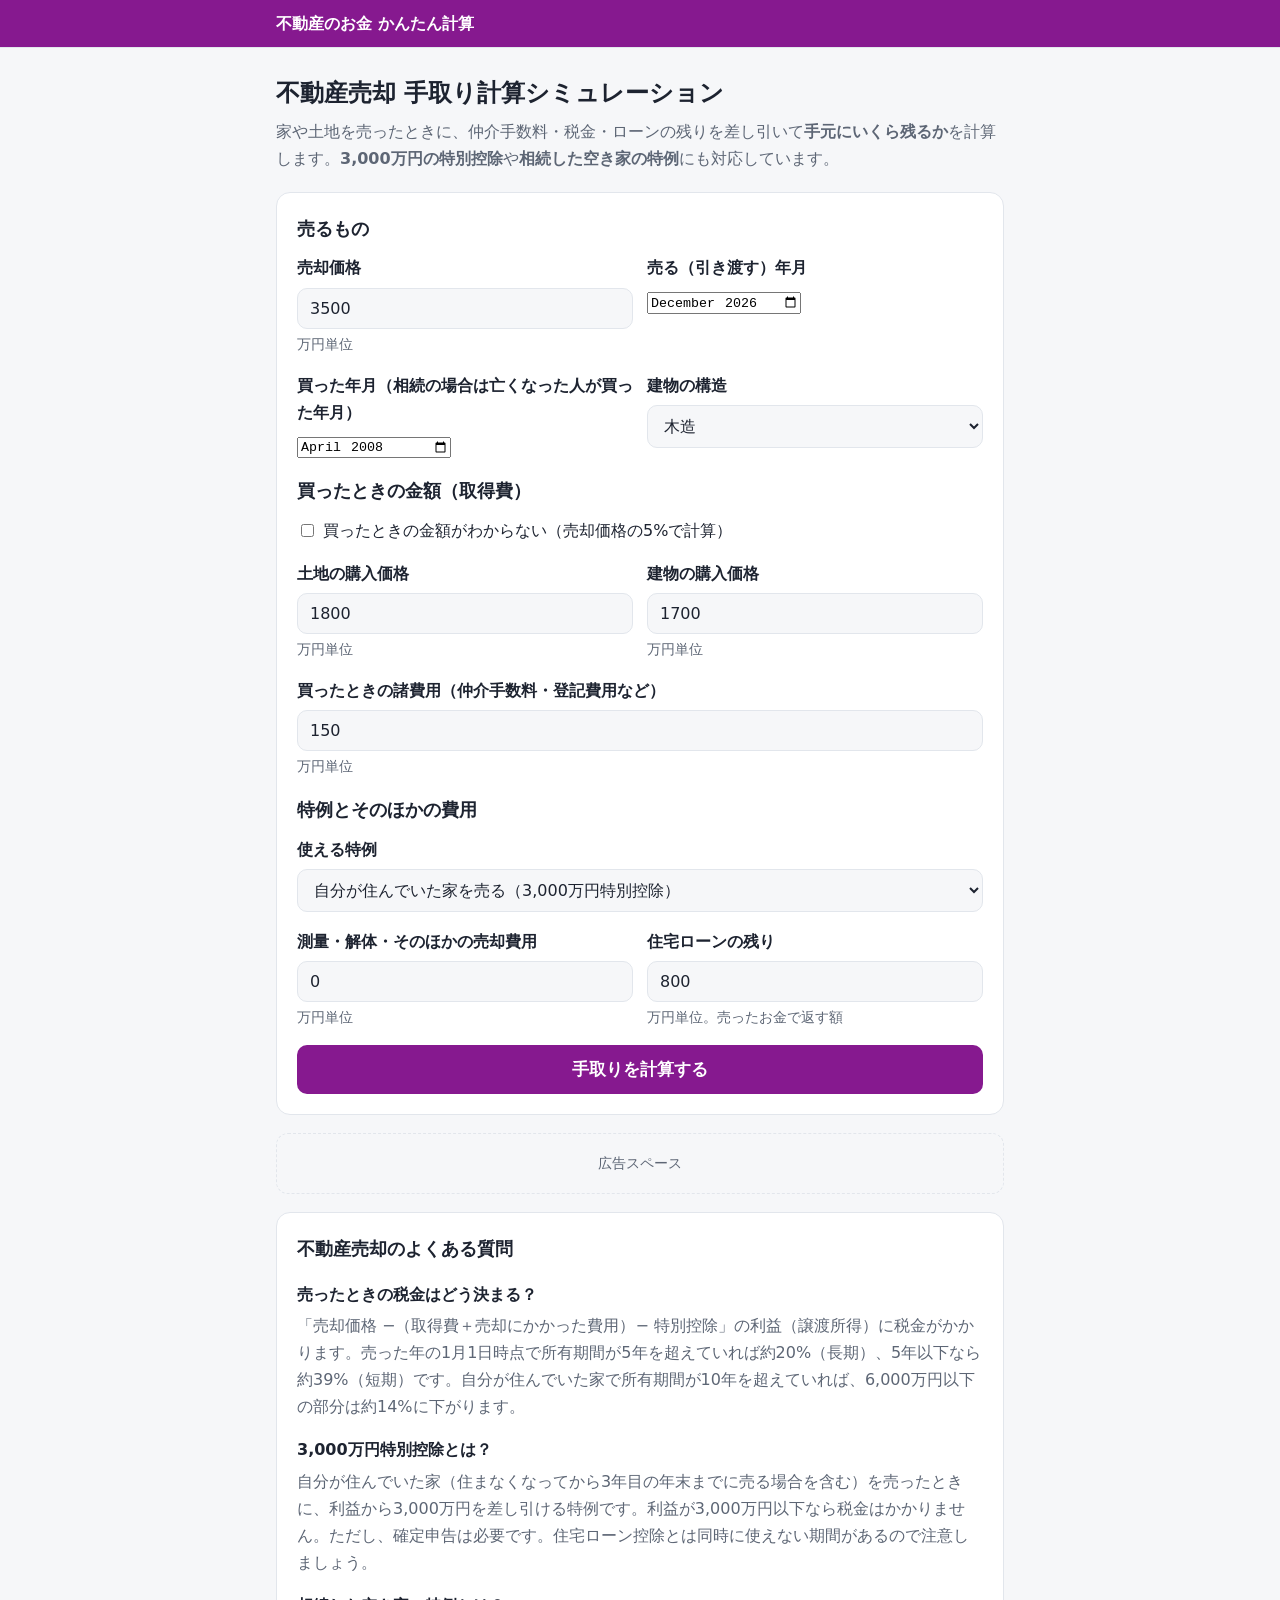
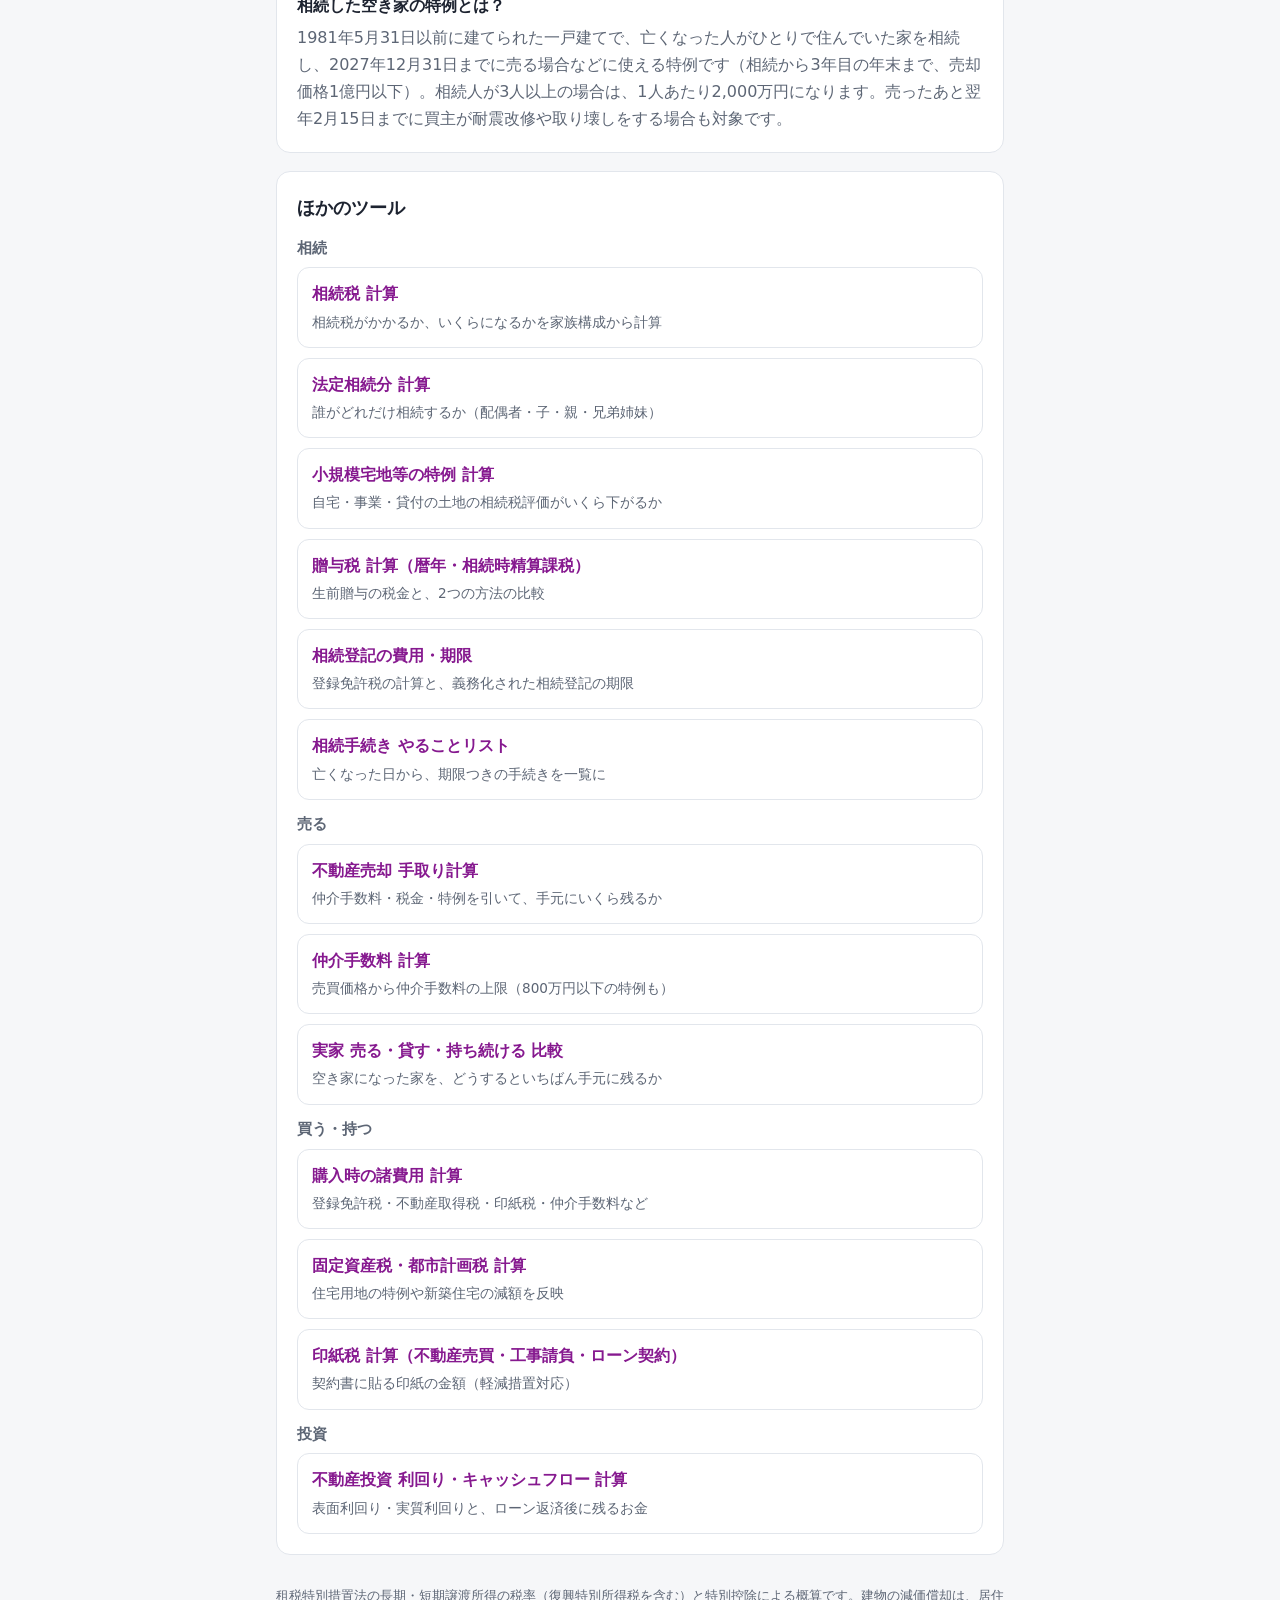
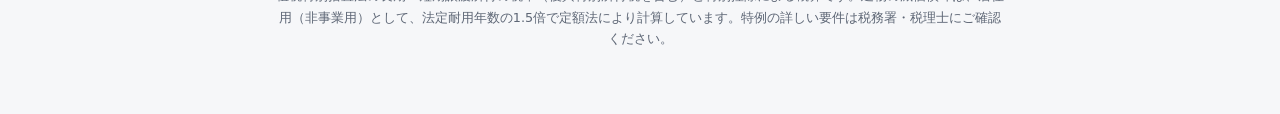
==== baikyaku/index.html @ c1d5d30f "不動産のお金 かんたん計算を公開（13ツール） Co-Authored-By: Claude Opus 5.5 <noreply@anthropic.com>" ====
<!doctype html>
<html lang="ja">
<head>
<meta charset="utf-8">
<meta name="viewport" content="width=device-width, initial-scale=1">
<title>不動産売却 手取り計算シミュレーション｜仲介手数料・譲渡所得税・3,000万円控除・相続空き家の特例</title>
<meta name="description" content="売却価格と購入時の価格・時期を入れるだけで、家や土地を売ったときの手取り額を計算。仲介手数料・印紙税・譲渡所得税（長期・短期・10年超の軽減税率）、居住用の3,000万円特別控除、相続した空き家の特例、建物の減価償却にも対応した無料ツールです。">
<link rel="canonical" href="https://harryquad.github.io/fudosan/baikyaku/">
<link rel="stylesheet" href="../assets/style.css">
</head>
<body>
<header class="site-header"><div><a href="/fudosan/">不動産のお金 かんたん計算</a></div></header>
<div class="wrap">
  <h1>不動産売却 手取り計算シミュレーション</h1>
  <p class="lead">家や土地を売ったときに、仲介手数料・税金・ローンの残りを差し引いて<strong>手元にいくら残るか</strong>を計算します。<strong>3,000万円の特別控除</strong>や<strong>相続した空き家の特例</strong>にも対応しています。</p>

  <div class="card">
    <h2>売るもの</h2>
    <div class="row">
      <div class="field"><label for="price">売却価格</label><input type="number" id="price" min="0" value="3500"><div class="hint">万円単位</div></div>
      <div class="field"><label for="sellDate">売る（引き渡す）年月</label><input type="month" id="sellDate"></div>
    </div>
    <div class="row">
      <div class="field"><label for="buyDate">買った年月（相続の場合は亡くなった人が買った年月）</label><input type="month" id="buyDate" value="2008-04"></div>
      <div class="field"><label for="struct">建物の構造</label>
        <select id="struct"><option value="33">木造</option><option value="40">軽量鉄骨（骨格3〜4mm）</option><option value="51">鉄骨造（骨格4mm超）</option><option value="70">鉄筋コンクリート造（マンションなど）</option><option value="0">建物なし（土地だけ）</option></select></div>
    </div>
    <h2>買ったときの金額（取得費）</h2>
    <div class="field"><div class="checks"><label><input type="checkbox" id="unknown">買ったときの金額がわからない（売却価格の5%で計算）</label></div></div>
    <div class="row" id="costRow">
      <div class="field"><label for="landCost">土地の購入価格</label><input type="number" id="landCost" min="0" value="1800"><div class="hint">万円単位</div></div>
      <div class="field"><label for="bldCost">建物の購入価格</label><input type="number" id="bldCost" min="0" value="1700"><div class="hint">万円単位</div></div>
    </div>
    <div class="field" id="buyFeeRow"><label for="buyFee">買ったときの諸費用（仲介手数料・登記費用など）</label><input type="number" id="buyFee" min="0" value="150"><div class="hint">万円単位</div></div>
    <h2>特例とそのほかの費用</h2>
    <div class="field"><label for="tokurei">使える特例</label>
      <select id="tokurei">
        <option value="home">自分が住んでいた家を売る（3,000万円特別控除）</option>
        <option value="akiya3">相続した空き家を売る（3,000万円特別控除・相続人2人以下）</option>
        <option value="akiya2">相続した空き家を売る（2,000万円特別控除・相続人3人以上）</option>
        <option value="none">特例なし（投資用・別荘・相続した土地など）</option>
      </select></div>
    <div class="row">
      <div class="field"><label for="other">測量・解体・そのほかの売却費用</label><input type="number" id="other" min="0" value="0"><div class="hint">万円単位</div></div>
      <div class="field"><label for="loan">住宅ローンの残り</label><input type="number" id="loan" min="0" value="800"><div class="hint">万円単位。売ったお金で返す額</div></div>
    </div>
    <button id="calc">手取りを計算する</button>
  </div>

  <div class="card" id="result" hidden></div>

  <div class="ad">広告スペース</div>

  <div class="card faq">
    <h2>不動産売却のよくある質問</h2>
    <h3>売ったときの税金はどう決まる？</h3>
    <p>「売却価格 −（取得費＋売却にかかった費用）− 特別控除」の利益（譲渡所得）に税金がかかります。売った年の1月1日時点で所有期間が5年を超えていれば約20%（長期）、5年以下なら約39%（短期）です。自分が住んでいた家で所有期間が10年を超えていれば、6,000万円以下の部分は約14%に下がります。</p>
    <h3>3,000万円特別控除とは？</h3>
    <p>自分が住んでいた家（住まなくなってから3年目の年末までに売る場合を含む）を売ったときに、利益から3,000万円を差し引ける特例です。利益が3,000万円以下なら税金はかかりません。ただし、確定申告は必要です。住宅ローン控除とは同時に使えない期間があるので注意しましょう。</p>
    <h3>相続した空き家の特例とは？</h3>
    <p>1981年5月31日以前に建てられた一戸建てで、亡くなった人がひとりで住んでいた家を相続し、2027年12月31日までに売る場合などに使える特例です（相続から3年目の年末まで、売却価格1億円以下）。相続人が3人以上の場合は、1人あたり2,000万円になります。売ったあと翌年2月15日までに買主が耐震改修や取り壊しをする場合も対象です。</p>
  </div>

  <div class="card" id="related"></div>

  <footer>租税特別措置法の長期・短期譲渡所得の税率（復興特別所得税を含む）と特別控除による概算です。建物の減価償却は、居住用（非事業用）として、法定耐用年数の1.5倍で定額法により計算しています。特例の詳しい要件は税務署・税理士にご確認ください。</footer>
</div>

<script src="../assets/site.js"></script>
<script>
const $ = id => document.getElementById(id);
const tt = new Date();
$("sellDate").value = `${tt.getFullYear()}-${String(tt.getMonth() + 1).padStart(2, "0")}`;
$("unknown").addEventListener("change", () => { const u = $("unknown").checked; $("costRow").hidden = u; $("buyFeeRow").hidden = u; });
// 非事業用の償却率（耐用年数×1.5）
const DEP_RATE = { 33: 0.031, 40: 0.025, 51: 0.020, 70: 0.015 };

function calc() {
  const out = $("result");
  out.hidden = false;
  const price = num("price") * MAN;
  const [sy, sm] = ($("sellDate").value || "").split("-").map(Number);
  const [by, bm] = ($("buyDate").value || "").split("-").map(Number);
  if (!price || !sy || !by) { out.innerHTML = '<p class="err">売却価格と年月を入力してください。</p>'; return; }
  const struct = Number($("struct").value);
  // 所有期間：売った年の1月1日時点
  const ownJan1 = ((sy - by) * 12 - (bm - 1)) / 12; // 買った月の1日から、売った年の1月1日までの年数
  const longTerm = ownJan1 > 5, over10 = ownJan1 > 10;
  const ownedYears = Math.max(0, (sy - by) + (sm - bm) / 12);
  // 取得費
  let acquire, dep = 0;
  if ($("unknown").checked) acquire = price * 0.05;
  else {
    const bld = num("bldCost") * MAN;
    if (struct && bld) {
      const yrs = Math.floor(ownedYears + 0.5); // 6か月以上は1年、未満は切り捨て
      dep = Math.min(bld * 0.95, bld * 0.9 * DEP_RATE[struct] * yrs);
    }
    acquire = Math.max(num("landCost") * MAN + bld - dep + num("buyFee") * MAN, price * 0.05);
  }
  const fee = chukai(price);
  const stamp = inshi(INSHI_BAIBAI, price);
  const sellCost = fee + stamp + num("other") * MAN;
  const gain = Math.max(0, price - acquire - sellCost);
  const t = $("tokurei").value;
  const special = t === "home" || t === "akiya3" ? 30000000 : t === "akiya2" ? 20000000 : 0;
  const akiyaNg = (t === "akiya3" || t === "akiya2") && price > 100000000;
  const sp = akiyaNg ? 0 : Math.min(gain, special);
  const taxable = Math.floor((gain - sp) / 1000) * 1000;
  let tax;
  if (!longTerm) tax = taxable * 0.3963;
  else if (t === "home" && over10) tax = Math.min(taxable, 60000000) * 0.1421 + Math.max(0, taxable - 60000000) * 0.20315;
  else tax = taxable * 0.20315;
  tax = Math.floor(tax);
  const release = 20000;
  const net = price - sellCost - release - num("loan") * MAN - tax;
  const rateLabel = !longTerm ? "短期（約39.63%）" : t === "home" && over10 ? "長期・10年超の軽減（6,000万円以下は約14.21%）" : "長期（約20.315%）";

  out.innerHTML = `
    <div class="big">
      <div class="stat good"><div class="k">手元に残る金額</div><div class="v">${man(net)}</div></div>
      <div class="stat warn"><div class="k">税金（所得税・住民税）</div><div class="v">${man(tax)}</div></div>
      <div class="stat"><div class="k">売却にかかる費用</div><div class="v">${man(sellCost + release)}</div></div>
    </div>
    <table class="info">
      <tr><td>売却価格</td><td class="num">${man(price)}</td></tr>
      <tr><td>仲介手数料（上限・税込）</td><td class="num">−${yen(fee)}</td></tr>
      <tr><td>印紙税（売買契約書）</td><td class="num">−${yen(stamp)}</td></tr>
      ${num("other") ? `<tr><td>測量・解体などの費用</td><td class="num">−${man(num("other") * MAN)}</td></tr>` : ""}
      <tr><td>抵当権の抹消費用（目安）</td><td class="num">−${yen(release)}</td></tr>
      <tr><td>住宅ローンの返済</td><td class="num">−${man(num("loan") * MAN)}</td></tr>
      <tr><td>譲渡所得税・住民税</td><td class="num">−${man(tax)}</td></tr>
    </table>
    <h2 style="margin-top:14px">税金の計算</h2>
    <table class="info">
      <tr><td>取得費${$("unknown").checked ? "（売却価格の5%）" : dep ? `（建物の減価償却 ${man(dep)} を差し引き後）` : ""}</td><td class="num">${man(acquire)}</td></tr>
      <tr><td>譲渡所得（利益）</td><td class="num">${man(gain)}</td></tr>
      <tr><td>特別控除</td><td class="num">${man(sp)}</td></tr>
      <tr><td>税金がかかる利益</td><td class="num">${man(taxable)}</td></tr>
      <tr><td>所有期間（売った年の1月1日時点）・税率</td><td class="num">約${Math.max(0, ownJan1).toFixed(1)}年・${rateLabel}</td></tr>
    </table>
    ${akiyaNg ? '<p class="err">売却価格が1億円を超えるため、相続した空き家の特例は使えません。</p>' : ""}
    ${!longTerm && ownJan1 > 4 ? `<p class="note">あと少しで所有期間が5年を超えます。売る年を${by + 6}年以降にすると、税率が約39%から約20%に下がります。</p>` : ""}
    ${sp ? '<p class="note">特別控除を使う場合は、税金が0円になっても確定申告が必要です（売った翌年の2月16日〜3月15日）。</p>' : ""}
    ${net < 0 ? '<p class="err">売却価格でローンや費用を払いきれない計算です（オーバーローン）。不足分を手元のお金で補う必要があります。</p>' : ""}
    <p class="note">売却価格は不動産会社によって数百万円の差が出ることもあります。<strong>複数の会社に査定を依頼して比べる</strong>のが、手取りを増やすいちばん確実な方法です。</p>`;
  out.scrollIntoView({ behavior: "smooth", block: "start" });
}
$("calc").addEventListener("click", calc);
</script>
</body>
</html>
---- assets/style.css ----
:root{
  --bg:#f6f7f9;--card:#fff;--text:#1d2330;--muted:#5d6675;--line:#e2e6ec;
  --accent:#86198f;--accent-soft:#fbeefc;--on-accent:#fff;--good:#16a34a;--good-soft:#dcfce7;
  --warn:#ea580c;--warn-soft:#ffedd5;--off:#9aa3b2;--err:#dc2626;
}
@media (prefers-color-scheme: dark){
  :root{
    --bg:#0f1218;--card:#181c24;--text:#e7eaf0;--muted:#9aa3b2;--line:#2a303c;
    --accent:#f0abfc;--accent-soft:#2f1631;--on-accent:#2a062d;--good:#4ade80;--good-soft:#12301f;
    --warn:#fb923c;--warn-soft:#3a2413;--off:#5d6675;--err:#f87171;
  }
}
*{box-sizing:border-box}
body{margin:0;background:var(--bg);color:var(--text);font-family:system-ui,-apple-system,"Hiragino Sans","Yu Gothic UI",sans-serif;line-height:1.7}
a{color:var(--accent)}
.site-header{background:var(--accent);border-bottom:1px solid var(--line)}
.site-header div{max-width:760px;margin:0 auto;padding:10px 16px}
.site-header a{font-weight:700;text-decoration:none;color:var(--on-accent)}
.wrap{max-width:760px;margin:0 auto;padding:24px 16px 64px}
h1{font-size:1.5rem;margin:.2em 0 .3em;line-height:1.4}
h2{font-size:1.15rem;margin:0 0 10px}
.lead{color:var(--muted);margin:0 0 20px}
.card{background:var(--card);border:1px solid var(--line);border-radius:14px;padding:20px;margin-bottom:18px}
label{display:block;font-weight:600;margin-bottom:6px}
.field{margin-bottom:16px}
input[type=date],input[type=number],input[type=text],select,textarea{width:100%;padding:10px 12px;font-size:1rem;border:1px solid var(--line);border-radius:10px;background:var(--bg);color:var(--text);font-family:inherit}
.row{display:grid;grid-template-columns:1fr 1fr;gap:14px}
@media (max-width:520px){.row{grid-template-columns:1fr}}
.checks{display:flex;flex-wrap:wrap;gap:8px 18px}
.checks label{font-weight:400;display:flex;align-items:center;gap:6px;margin:0}
.hint{font-size:.85rem;color:var(--muted);margin-top:4px}
button{width:100%;padding:13px;font-size:1.05rem;font-weight:700;border:0;border-radius:10px;background:var(--accent);color:var(--on-accent);cursor:pointer;font-family:inherit}
button:hover{filter:brightness(1.08)}
button.sub{background:var(--accent-soft);color:var(--accent)}
.big{display:grid;grid-template-columns:repeat(3,1fr);gap:10px;margin-bottom:14px}
@media (max-width:520px){.big{grid-template-columns:1fr}}
.stat{border-radius:12px;padding:14px;background:var(--bg)}
.stat .k{font-size:.8rem;color:var(--muted)}
.stat .v{font-size:1.25rem;font-weight:700}
.stat.warn .v{color:var(--warn)} .stat.good .v{color:var(--good)}
.err{color:var(--err);font-weight:600}
table.info{width:100%;border-collapse:collapse;font-size:.95rem}
table.info td,table.info th{padding:8px 4px;border-bottom:1px solid var(--line);vertical-align:top;text-align:left}
table.info th{color:var(--muted);font-weight:500;font-size:.85rem}
table.info td:first-child{color:var(--muted)}
table.info td.num,table.info th.num{text-align:right;font-variant-numeric:tabular-nums}
.note{font-size:.85rem;color:var(--muted);background:var(--bg);border-radius:10px;padding:10px 12px;margin-top:12px}
.ad{border:1px dashed var(--line);border-radius:12px;padding:18px;text-align:center;color:var(--muted);font-size:.85rem;margin-bottom:18px}
.faq h3{font-size:1rem;margin:16px 0 4px}
.faq p{margin:0;color:var(--muted)}
.tools{list-style:none;margin:0;padding:0;display:grid;gap:10px}
.tools a{display:block;padding:12px 14px;border:1px solid var(--line);border-radius:12px;text-decoration:none;color:var(--text);background:var(--card)}
.tools a:hover{border-color:var(--accent)}
.tools b{display:block;color:var(--accent)}
.tools span{font-size:.85rem;color:var(--muted)}
footer{font-size:.8rem;color:var(--muted);text-align:center;margin-top:30px}
.verdict{font-size:1.2rem;font-weight:700;margin:0 0 10px}
.verdict.ok{color:var(--good)} .verdict.ng{color:var(--warn)}
.q{padding:12px 0;border-bottom:1px solid var(--line)}
.q .t{font-weight:600;margin-bottom:6px}
.it{display:grid;grid-template-columns:1.3fr 1fr 1fr 1fr 36px;gap:8px;align-items:end;padding:8px 0;border-bottom:1px solid var(--line)}
.it label{font-size:.78rem;font-weight:500;color:var(--muted);margin-bottom:2px}
.it input,.it select{padding:8px}
.it .rm{width:auto;padding:6px 10px;font-size:.8rem;font-weight:500;background:var(--bg);color:var(--muted);border:1px solid var(--line)}
@media (max-width:560px){.it{grid-template-columns:1fr 1fr}.it .nm{grid-column:1/3}}
.btns{display:grid;grid-template-columns:1fr 1fr;gap:10px;margin-top:12px}
tr.best td{background:var(--good-soft);font-weight:700}
.chart svg{width:100%;height:auto;display:block}
.chart .axis{stroke:var(--line)}.chart .lbl{fill:var(--muted);font-size:11px}
.chart .a1{fill:var(--accent);opacity:.35}.chart .a2{fill:var(--good);opacity:.55}
.legend{display:flex;gap:16px;font-size:.8rem;color:var(--muted);margin-top:6px;flex-wrap:wrap}
.legend span::before{content:"";display:inline-block;width:12px;height:12px;border-radius:3px;margin-right:5px;vertical-align:-1px}
.legend .l1::before{background:var(--accent);opacity:.35}.legend .l2::before{background:var(--good);opacity:.55}
.help{border:1px solid var(--line);border-left:4px solid var(--accent);border-radius:10px;padding:12px 14px;margin-top:14px;font-size:.92rem}
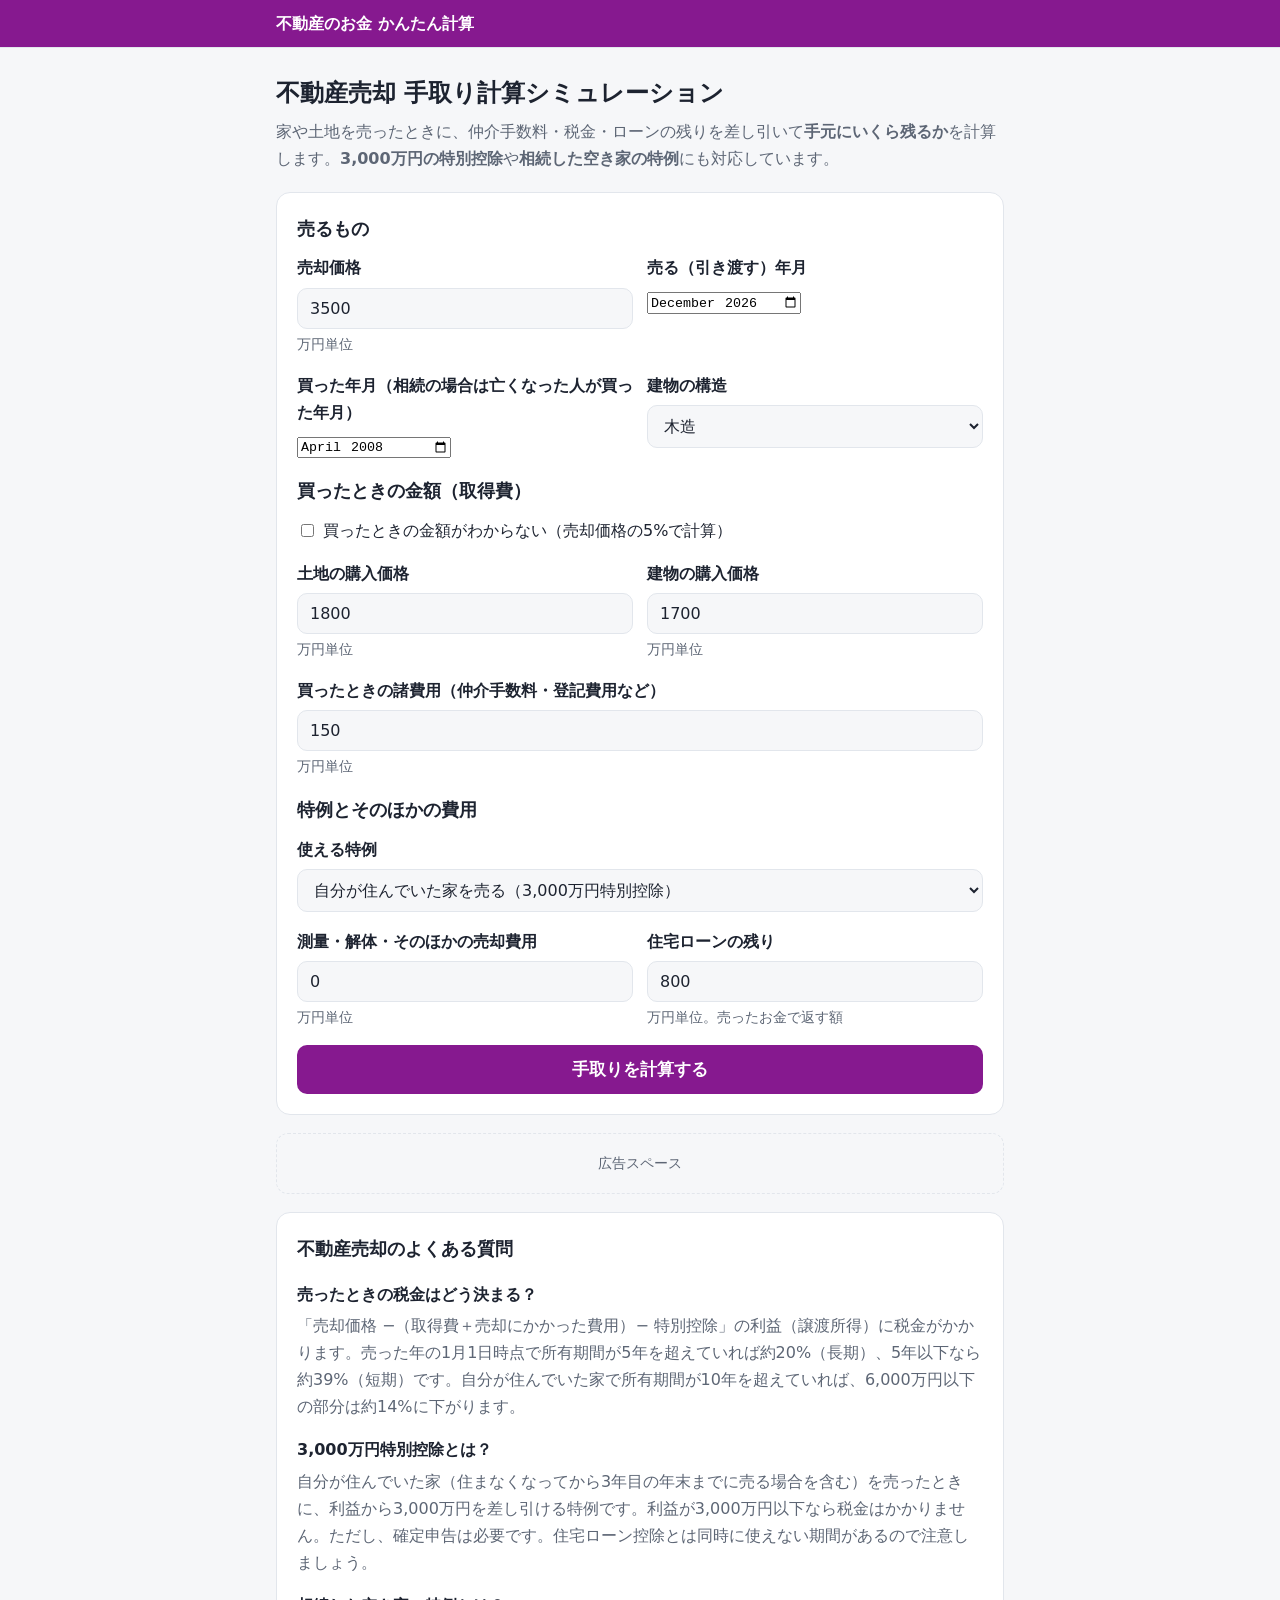
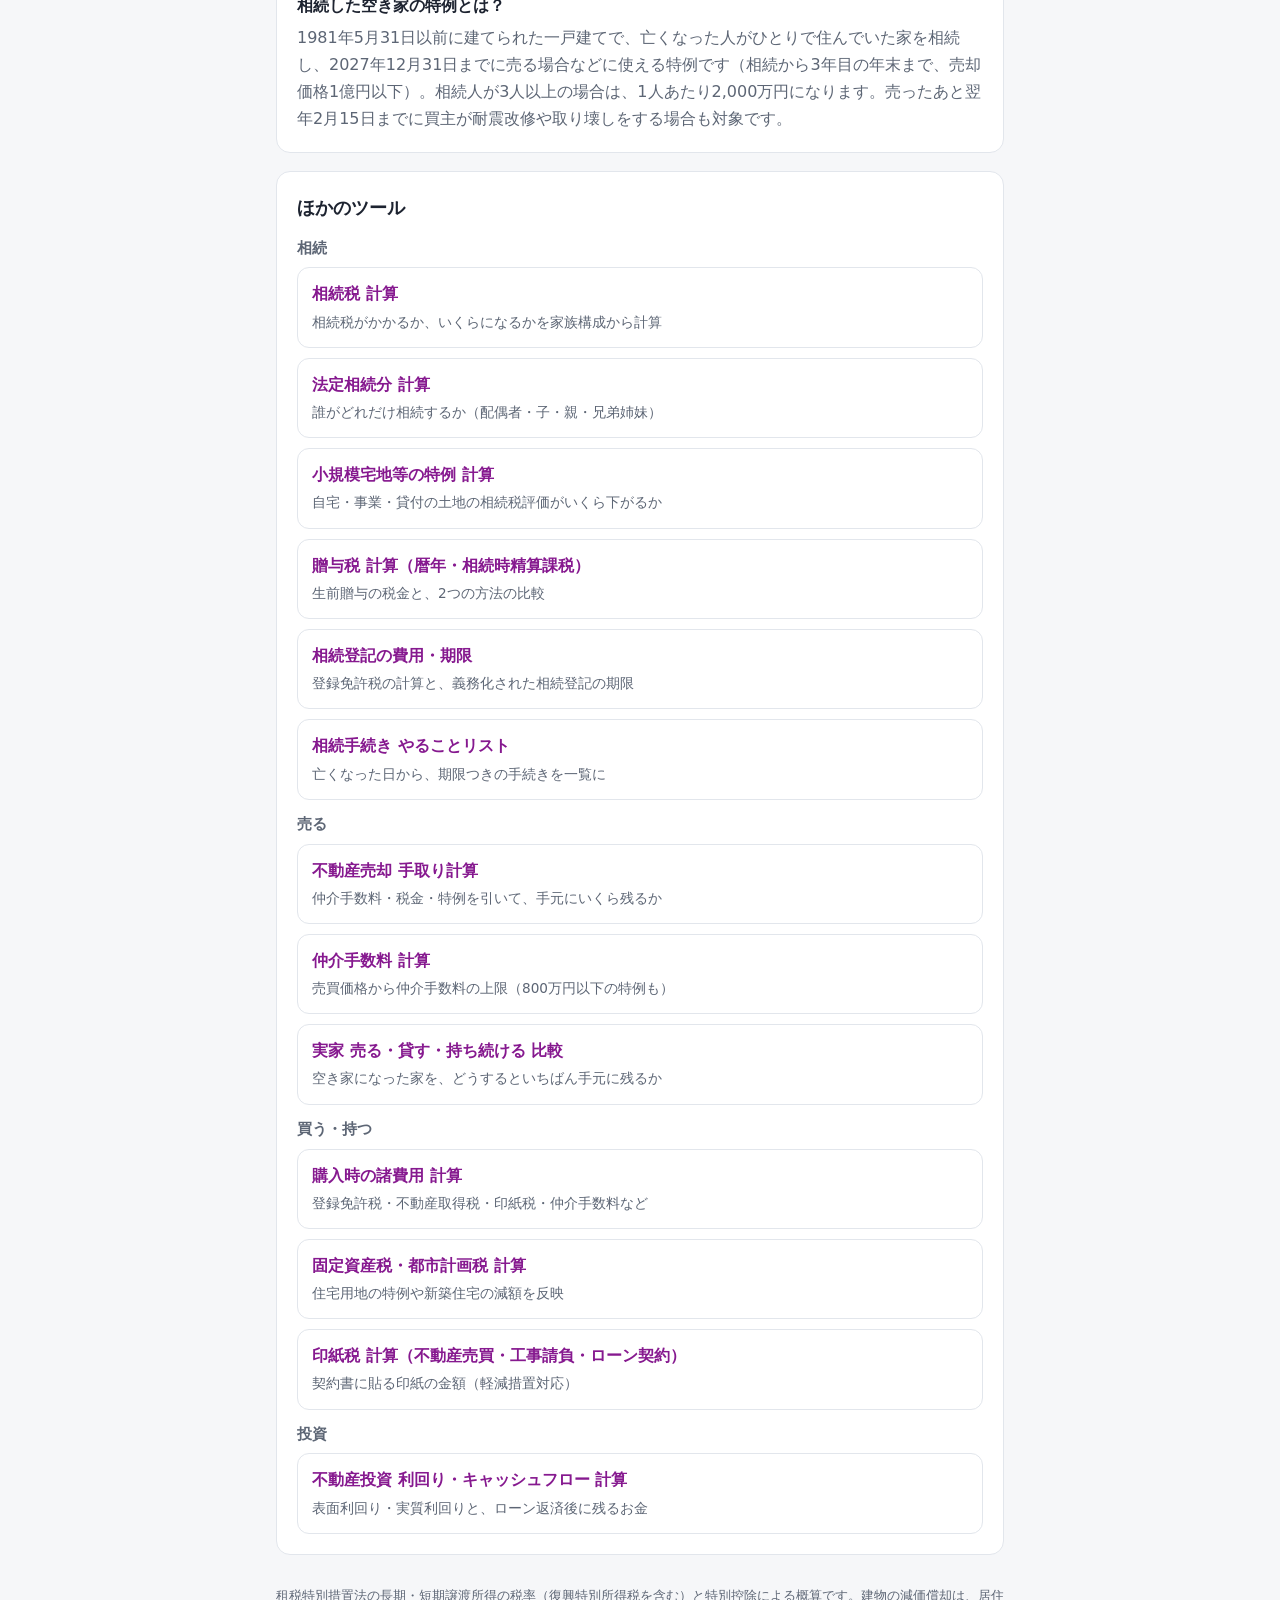
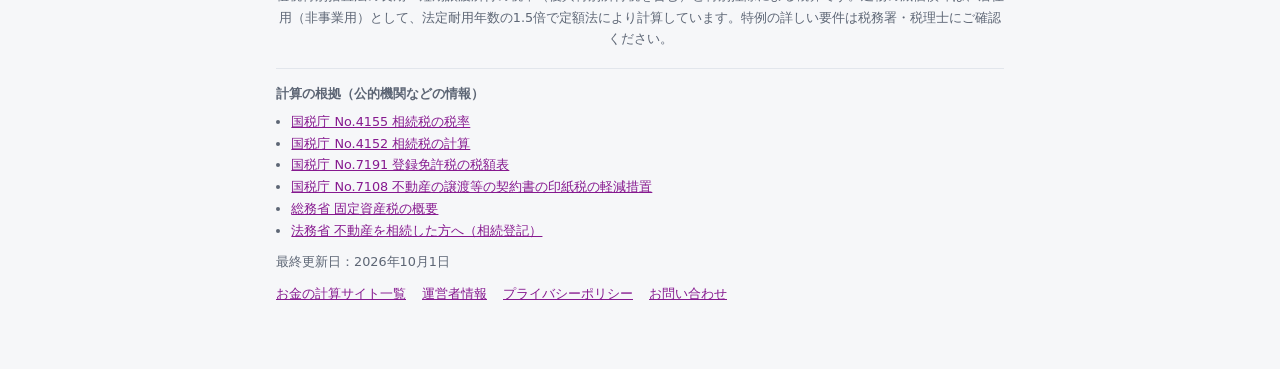
==== commit de6a4fbd: "運営者情報・プライバシーポリシー・お問い合わせ・サイト一覧へのリンク、計算の根拠、最終更新日、OGP、アイコンを追加 Co-Authored-By: Claude Opus 5.5 <noreply@" ====
--- a/baikyaku/index.html
+++ b/baikyaku/index.html
@@ -6,6 +6,17 @@
 <title>不動産売却 手取り計算シミュレーション｜仲介手数料・譲渡所得税・3,000万円控除・相続空き家の特例</title>
 <meta name="description" content="売却価格と購入時の価格・時期を入れるだけで、家や土地を売ったときの手取り額を計算。仲介手数料・印紙税・譲渡所得税（長期・短期・10年超の軽減税率）、居住用の3,000万円特別控除、相続した空き家の特例、建物の減価償却にも対応した無料ツールです。">
 <link rel="canonical" href="https://harryquad.github.io/fudosan/baikyaku/">
+<!--sw-head-->
+<meta property="og:type" content="website">
+<meta property="og:site_name" content="不動産のお金 かんたん計算">
+<meta property="og:title" content="不動産売却 手取り計算シミュレーション｜仲介手数料・譲渡所得税・3,000万円控除・相続空き家の特例">
+<meta property="og:description" content="売却価格と購入時の価格・時期を入れるだけで、家や土地を売ったときの手取り額を計算。仲介手数料・印紙税・譲渡所得税（長期・短期・10年超の軽減税率）、居住用の3,000万円特別控除、相続した空き家の特例、建物の減価償却にも対応した無料ツールです。">
+<meta property="og:url" content="https://harryquad.github.io/fudosan/baikyaku/">
+<meta property="og:locale" content="ja_JP">
+<meta name="twitter:card" content="summary">
+<link rel="icon" href="/favicon.ico" sizes="48x48">
+<link rel="icon" href="/favicon.svg" type="image/svg+xml">
+<!--/sw-head-->
 <link rel="stylesheet" href="../assets/style.css">
 </head>
 <body>
@@ -64,6 +75,9 @@
   <div class="card" id="related"></div>
 
   <footer>租税特別措置法の長期・短期譲渡所得の税率（復興特別所得税を含む）と特別控除による概算です。建物の減価償却は、居住用（非事業用）として、法定耐用年数の1.5倍で定額法により計算しています。特例の詳しい要件は税務署・税理士にご確認ください。</footer>
+<!--sw-foot-->
+<div style="font-size:.8rem;color:var(--muted);margin-top:18px;border-top:1px solid var(--line);padding-top:14px"><p style="margin:0 0 6px;font-weight:600">計算の根拠（公的機関などの情報）</p><ul style="margin:0 0 10px;padding-left:1.2em"><li><a href="https://www.nta.go.jp/taxes/shiraberu/taxanswer/sozoku/4155.htm" target="_blank" rel="noopener">国税庁 No.4155 相続税の税率</a></li><li><a href="https://www.nta.go.jp/taxes/shiraberu/taxanswer/sozoku/4152.htm" target="_blank" rel="noopener">国税庁 No.4152 相続税の計算</a></li><li><a href="https://www.nta.go.jp/taxes/shiraberu/taxanswer/inshi/7191.htm" target="_blank" rel="noopener">国税庁 No.7191 登録免許税の税額表</a></li><li><a href="https://www.nta.go.jp/taxes/shiraberu/taxanswer/inshi/7108.htm" target="_blank" rel="noopener">国税庁 No.7108 不動産の譲渡等の契約書の印紙税の軽減措置</a></li><li><a href="https://www.soumu.go.jp/main_sosiki/jichi_zeisei/czaisei/czaisei_seido/149767_08.html" target="_blank" rel="noopener">総務省 固定資産税の概要</a></li><li><a href="https://www.moj.go.jp/MINJI/minji05_00435.html" target="_blank" rel="noopener">法務省 不動産を相続した方へ（相続登記）</a></li></ul><p style="margin:0 0 10px">最終更新日：2026年10月1日</p><nav style="display:flex;flex-wrap:wrap;gap:6px 16px"><a href="/sites/">お金の計算サイト一覧</a><a href="/about/">運営者情報</a><a href="/privacy/">プライバシーポリシー</a><a href="/contact/">お問い合わせ</a></nav></div>
+<!--/sw-foot-->
 </div>
 
 <script src="../assets/site.js"></script>
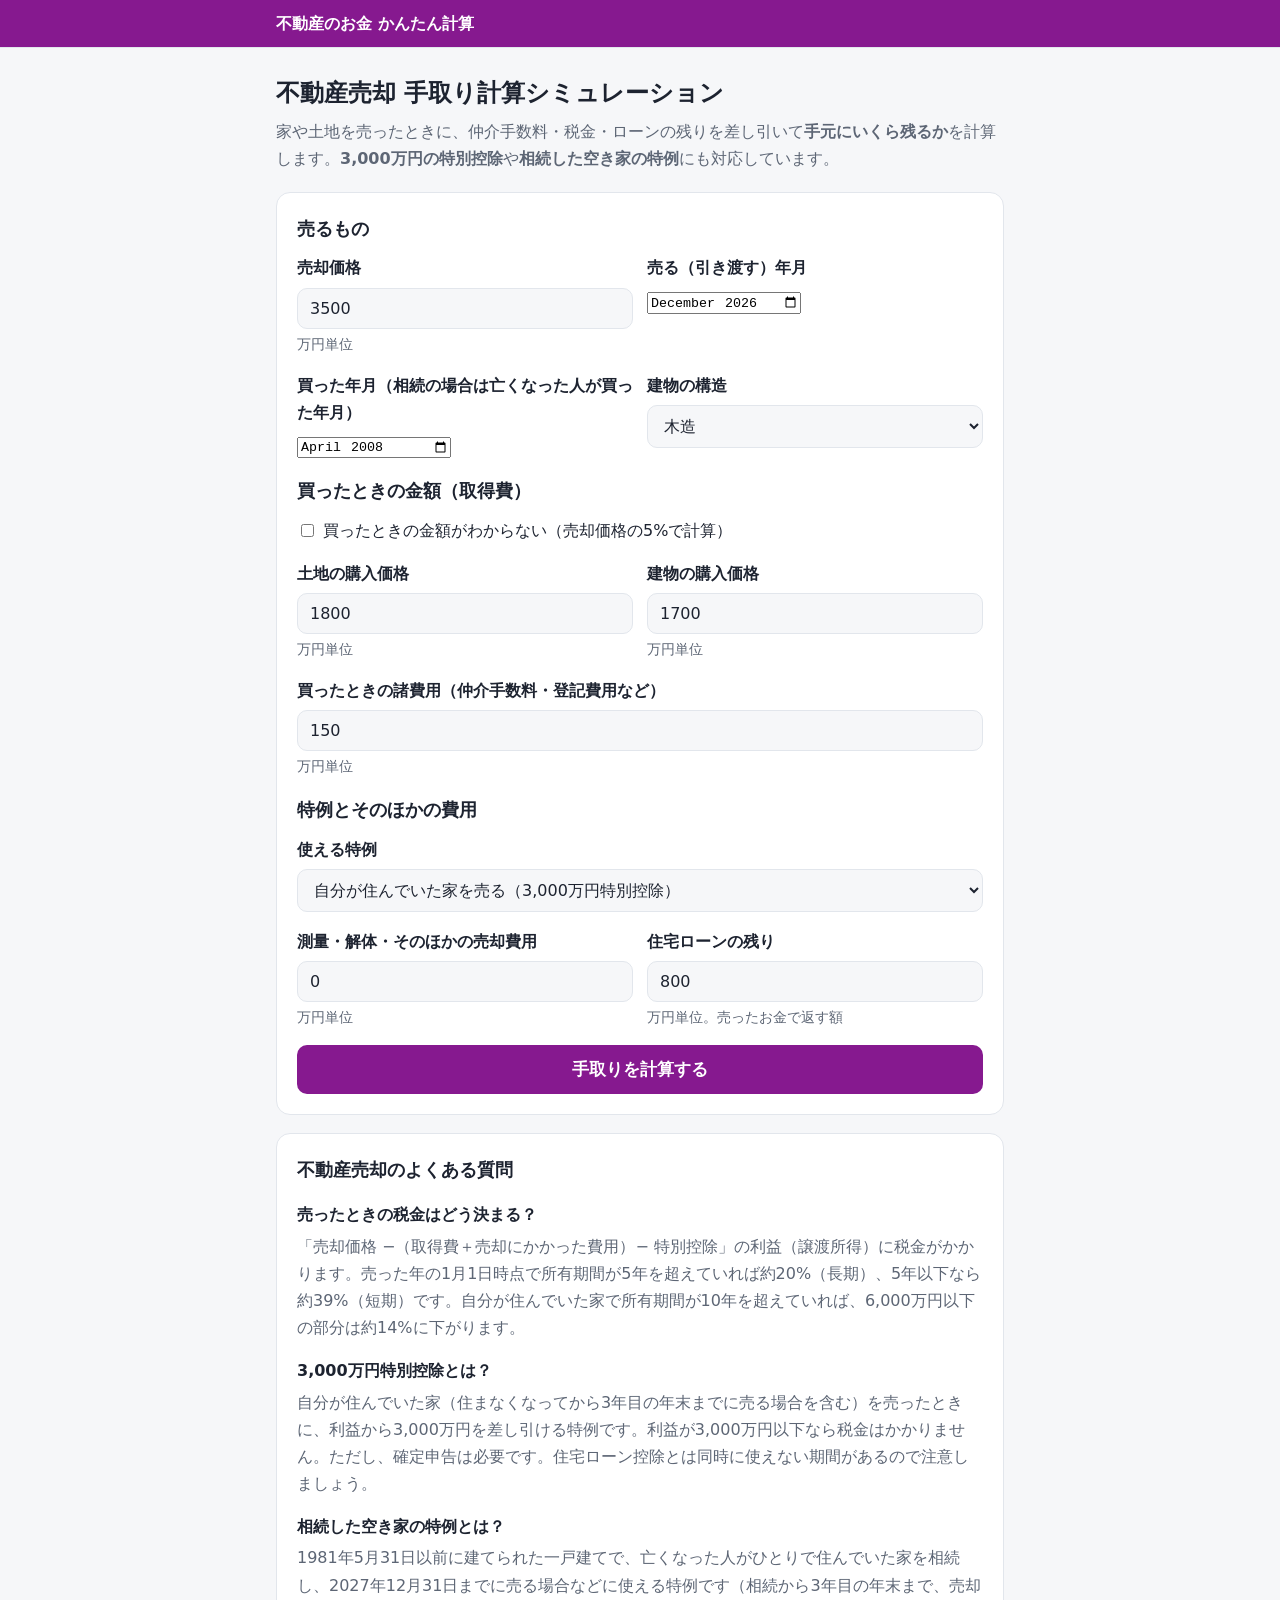
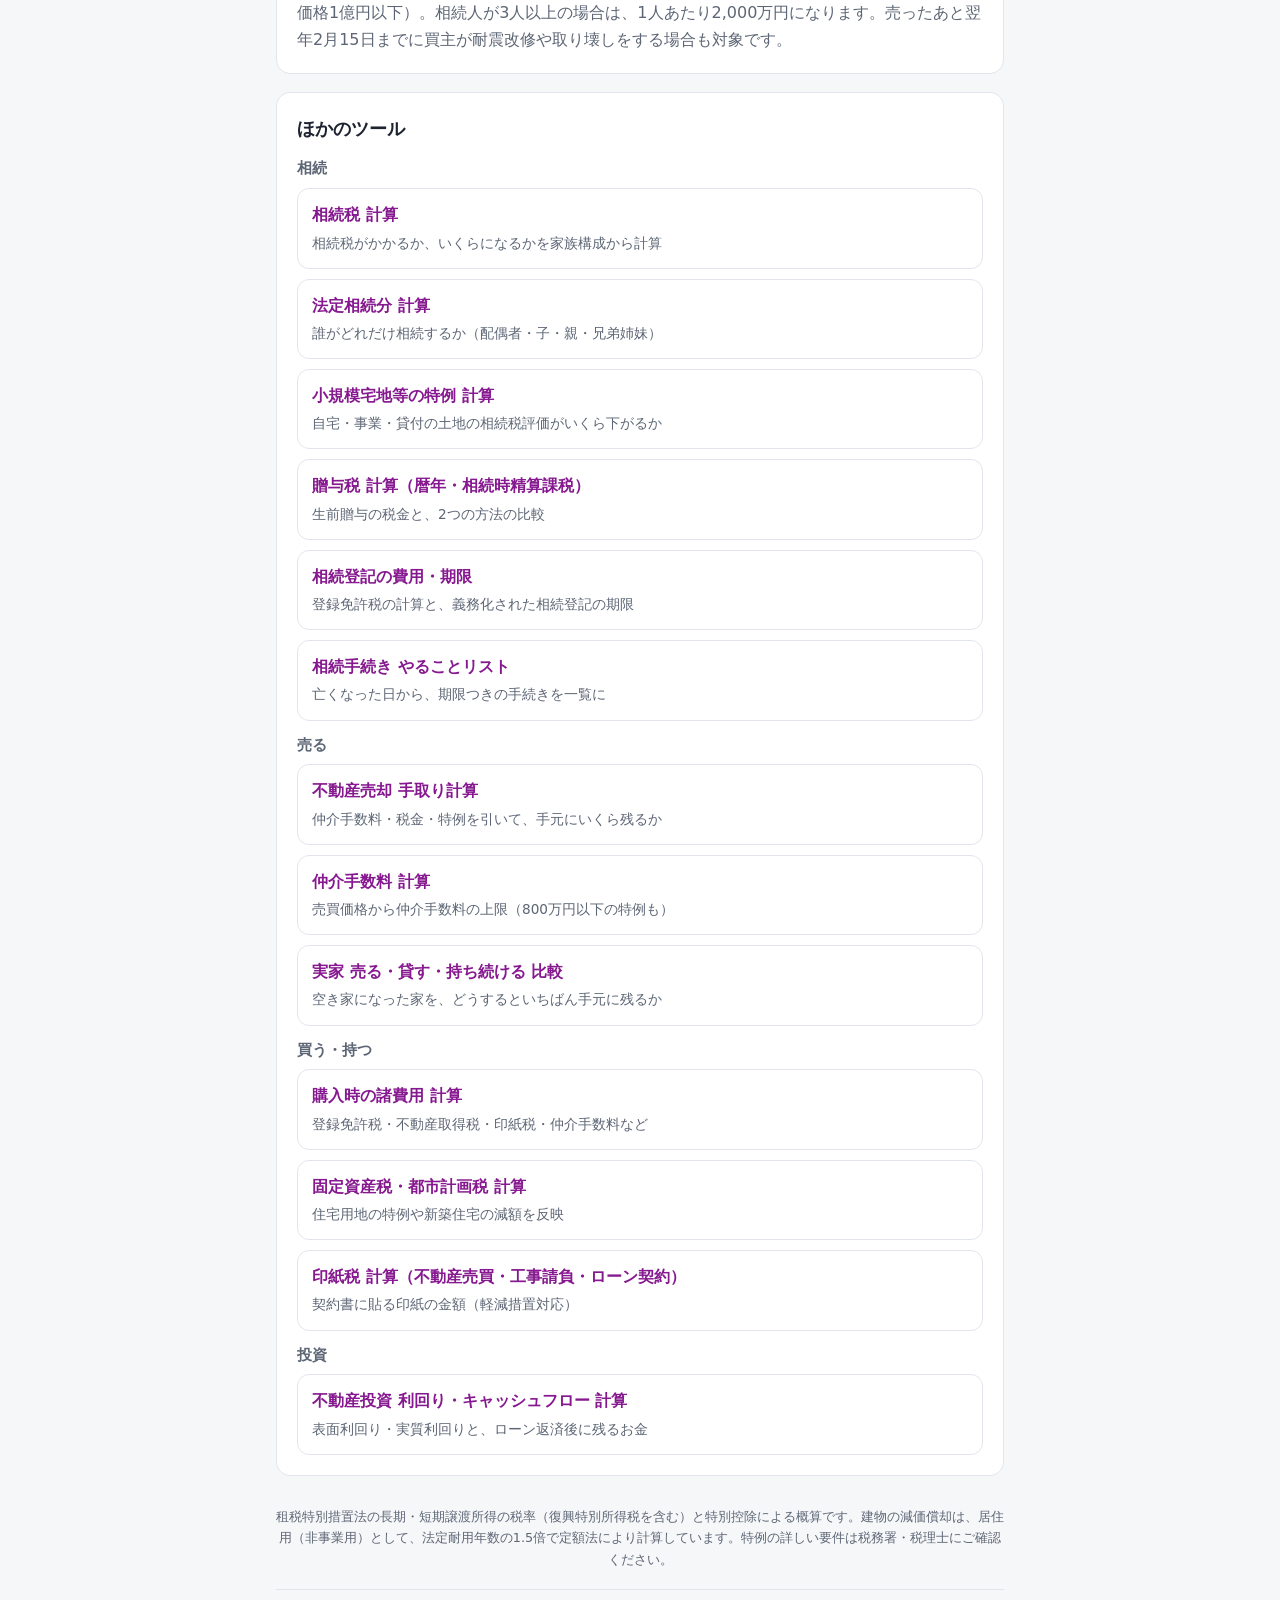
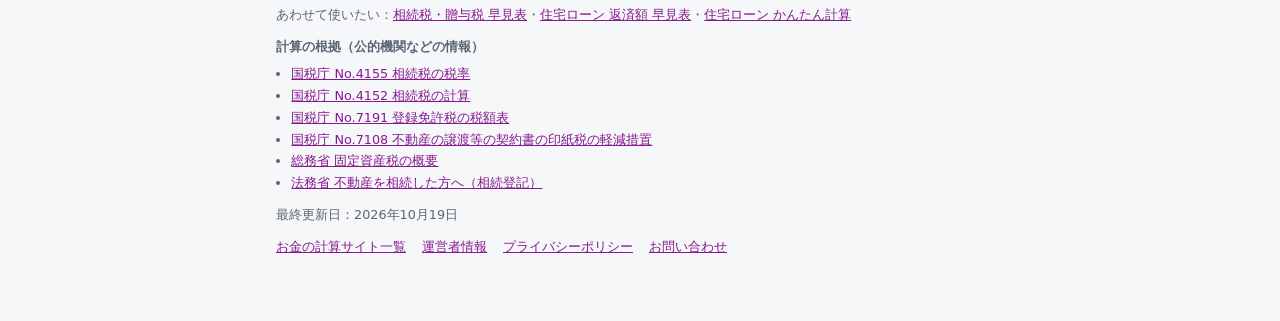
==== commit 4643da19: "空の広告枠を非表示にし、関連サイトへのリンクを追加 Co-Authored-By: Claude Opus 5.5 <noreply@anthropic.com>" ====
--- a/baikyaku/index.html
+++ b/baikyaku/index.html
@@ -76,7 +76,7 @@
 
   <footer>租税特別措置法の長期・短期譲渡所得の税率（復興特別所得税を含む）と特別控除による概算です。建物の減価償却は、居住用（非事業用）として、法定耐用年数の1.5倍で定額法により計算しています。特例の詳しい要件は税務署・税理士にご確認ください。</footer>
 <!--sw-foot-->
-<div style="font-size:.8rem;color:var(--muted);margin-top:18px;border-top:1px solid var(--line);padding-top:14px"><p style="margin:0 0 6px;font-weight:600">計算の根拠（公的機関などの情報）</p><ul style="margin:0 0 10px;padding-left:1.2em"><li><a href="https://www.nta.go.jp/taxes/shiraberu/taxanswer/sozoku/4155.htm" target="_blank" rel="noopener">国税庁 No.4155 相続税の税率</a></li><li><a href="https://www.nta.go.jp/taxes/shiraberu/taxanswer/sozoku/4152.htm" target="_blank" rel="noopener">国税庁 No.4152 相続税の計算</a></li><li><a href="https://www.nta.go.jp/taxes/shiraberu/taxanswer/inshi/7191.htm" target="_blank" rel="noopener">国税庁 No.7191 登録免許税の税額表</a></li><li><a href="https://www.nta.go.jp/taxes/shiraberu/taxanswer/inshi/7108.htm" target="_blank" rel="noopener">国税庁 No.7108 不動産の譲渡等の契約書の印紙税の軽減措置</a></li><li><a href="https://www.soumu.go.jp/main_sosiki/jichi_zeisei/czaisei/czaisei_seido/149767_08.html" target="_blank" rel="noopener">総務省 固定資産税の概要</a></li><li><a href="https://www.moj.go.jp/MINJI/minji05_00435.html" target="_blank" rel="noopener">法務省 不動産を相続した方へ（相続登記）</a></li></ul><p style="margin:0 0 10px">最終更新日：2026年10月1日</p><nav style="display:flex;flex-wrap:wrap;gap:6px 16px"><a href="/sites/">お金の計算サイト一覧</a><a href="/about/">運営者情報</a><a href="/privacy/">プライバシーポリシー</a><a href="/contact/">お問い合わせ</a></nav></div>
+<div style="font-size:.8rem;color:var(--muted);margin-top:18px;border-top:1px solid var(--line);padding-top:14px"><p style="margin:0 0 10px">あわせて使いたい：<a href="/souzoku/">相続税・贈与税 早見表</a>・<a href="/hensai/">住宅ローン 返済額 早見表</a>・<a href="/jutaku/">住宅ローン かんたん計算</a></p><p style="margin:0 0 6px;font-weight:600">計算の根拠（公的機関などの情報）</p><ul style="margin:0 0 10px;padding-left:1.2em"><li><a href="https://www.nta.go.jp/taxes/shiraberu/taxanswer/sozoku/4155.htm" target="_blank" rel="noopener">国税庁 No.4155 相続税の税率</a></li><li><a href="https://www.nta.go.jp/taxes/shiraberu/taxanswer/sozoku/4152.htm" target="_blank" rel="noopener">国税庁 No.4152 相続税の計算</a></li><li><a href="https://www.nta.go.jp/taxes/shiraberu/taxanswer/inshi/7191.htm" target="_blank" rel="noopener">国税庁 No.7191 登録免許税の税額表</a></li><li><a href="https://www.nta.go.jp/taxes/shiraberu/taxanswer/inshi/7108.htm" target="_blank" rel="noopener">国税庁 No.7108 不動産の譲渡等の契約書の印紙税の軽減措置</a></li><li><a href="https://www.soumu.go.jp/main_sosiki/jichi_zeisei/czaisei/czaisei_seido/149767_08.html" target="_blank" rel="noopener">総務省 固定資産税の概要</a></li><li><a href="https://www.moj.go.jp/MINJI/minji05_00435.html" target="_blank" rel="noopener">法務省 不動産を相続した方へ（相続登記）</a></li></ul><p style="margin:0 0 10px">最終更新日：2026年10月19日</p><nav style="display:flex;flex-wrap:wrap;gap:6px 16px"><a href="/sites/">お金の計算サイト一覧</a><a href="/about/">運営者情報</a><a href="/privacy/">プライバシーポリシー</a><a href="/contact/">お問い合わせ</a></nav></div>
 <!--/sw-foot-->
 </div>
 
--- a/assets/style.css
+++ b/assets/style.css
@@ -45,7 +45,8 @@
 table.info td:first-child{color:var(--muted)}
 table.info td.num,table.info th.num{text-align:right;font-variant-numeric:tabular-nums}
 .note{font-size:.85rem;color:var(--muted);background:var(--bg);border-radius:10px;padding:10px 12px;margin-top:12px}
-.ad{border:1px dashed var(--line);border-radius:12px;padding:18px;text-align:center;color:var(--muted);font-size:.85rem;margin-bottom:18px}
+.ad{display:none}
+.ad.on{display:block;border:1px solid var(--line);border-radius:12px;padding:14px;margin-bottom:18px;background:var(--card)}
 .faq h3{font-size:1rem;margin:16px 0 4px}
 .faq p{margin:0;color:var(--muted)}
 .tools{list-style:none;margin:0;padding:0;display:grid;gap:10px}
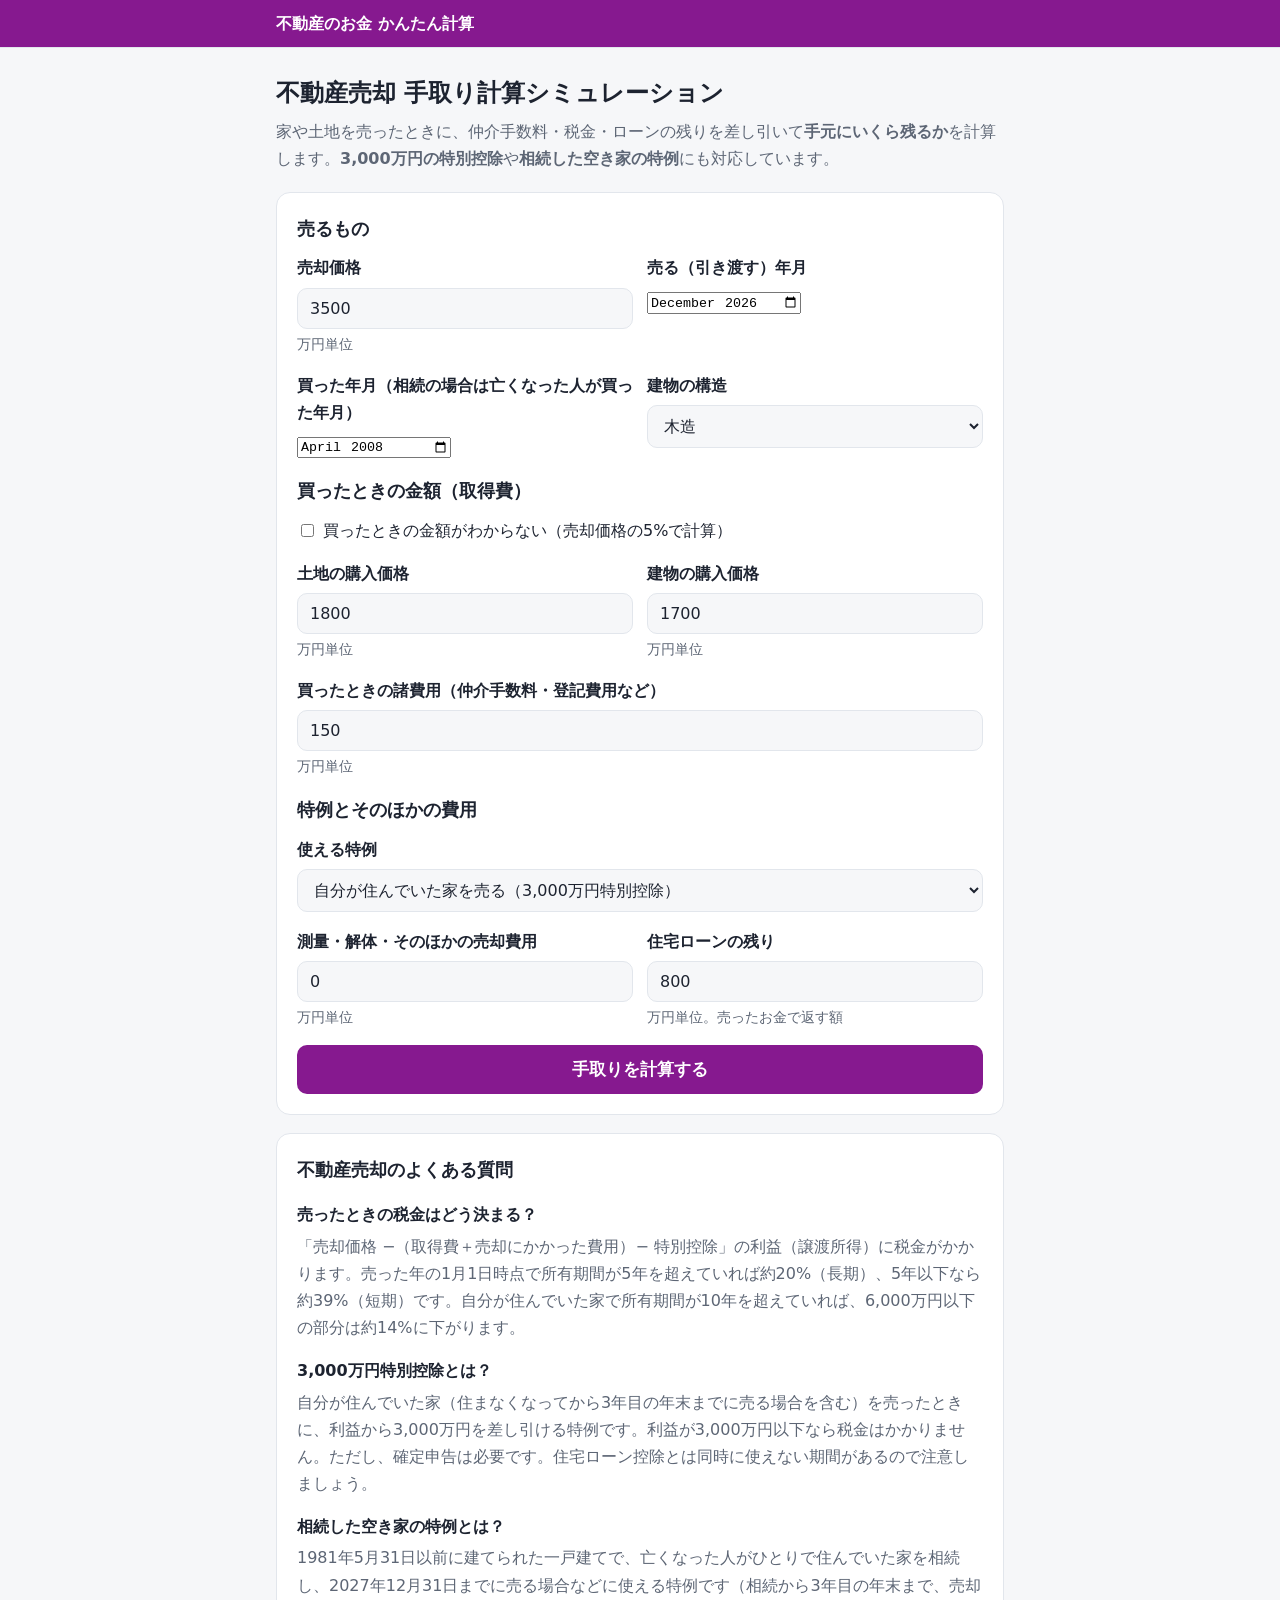
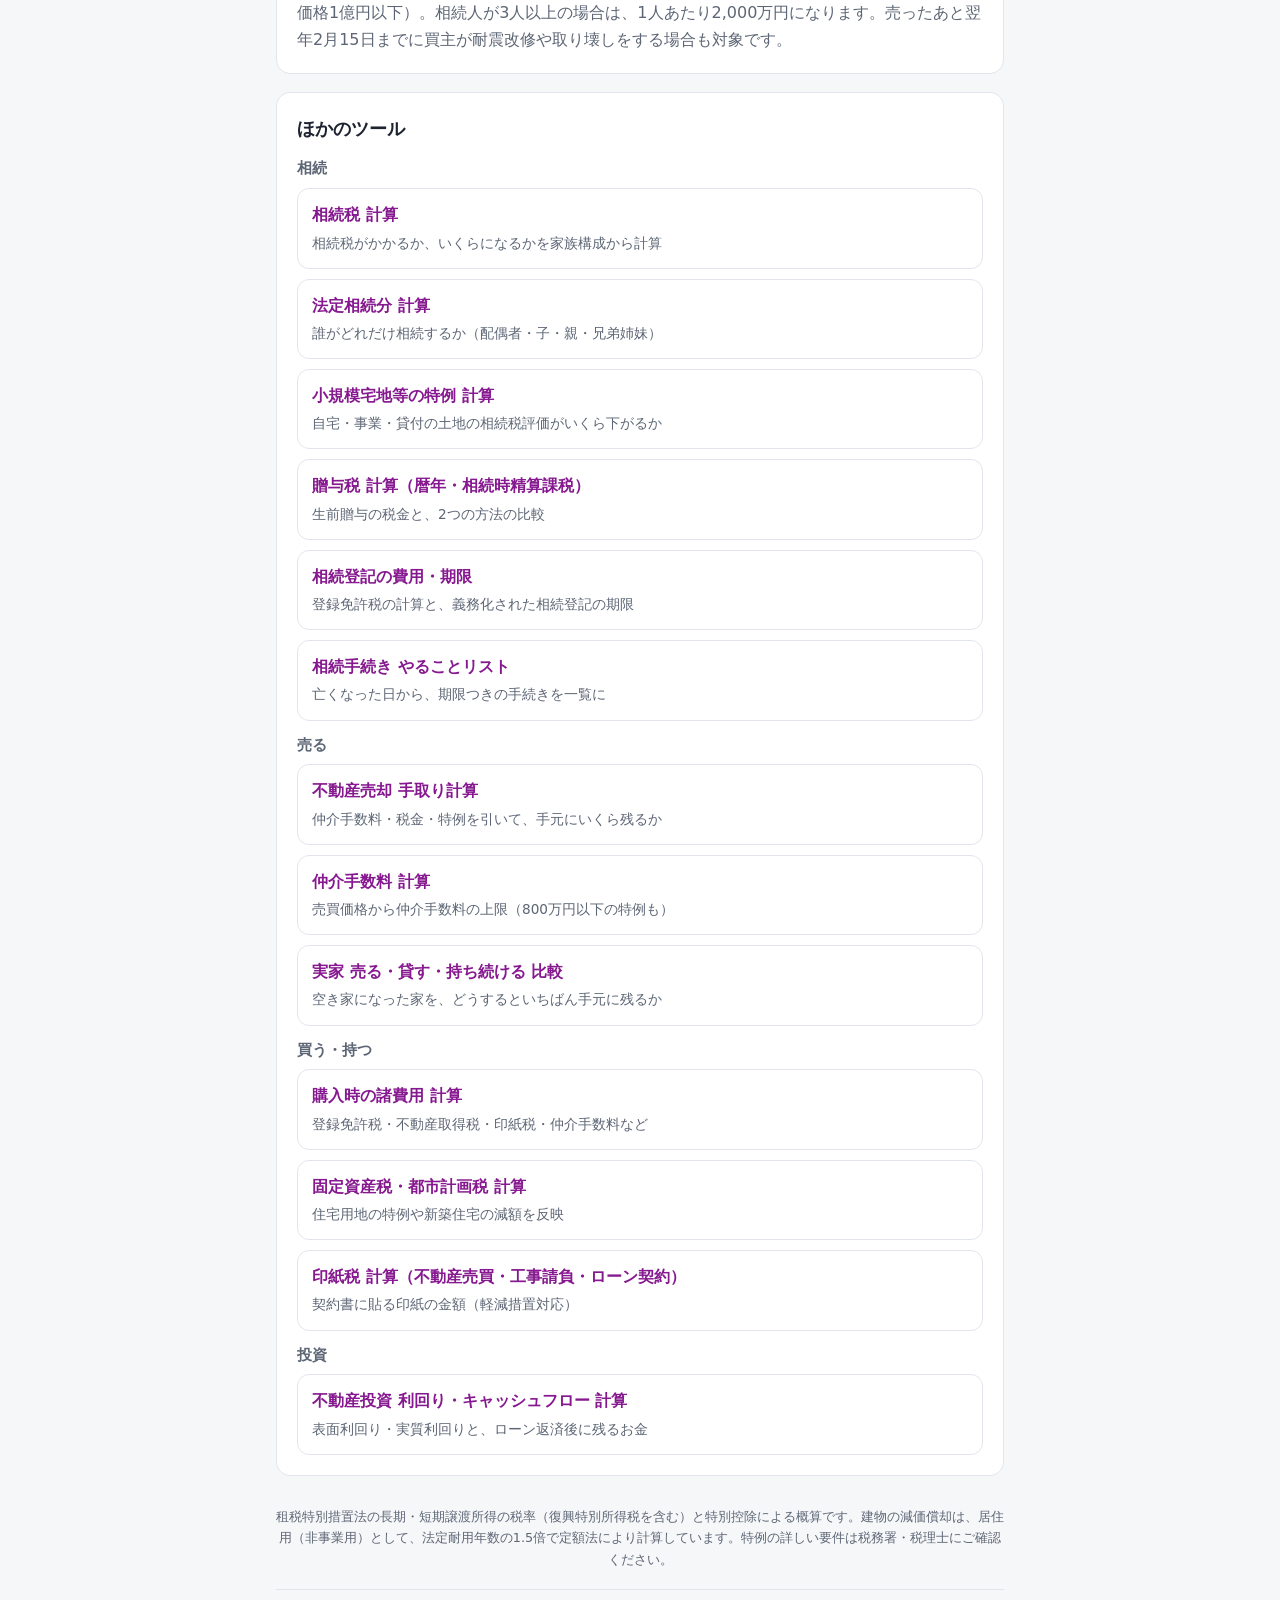
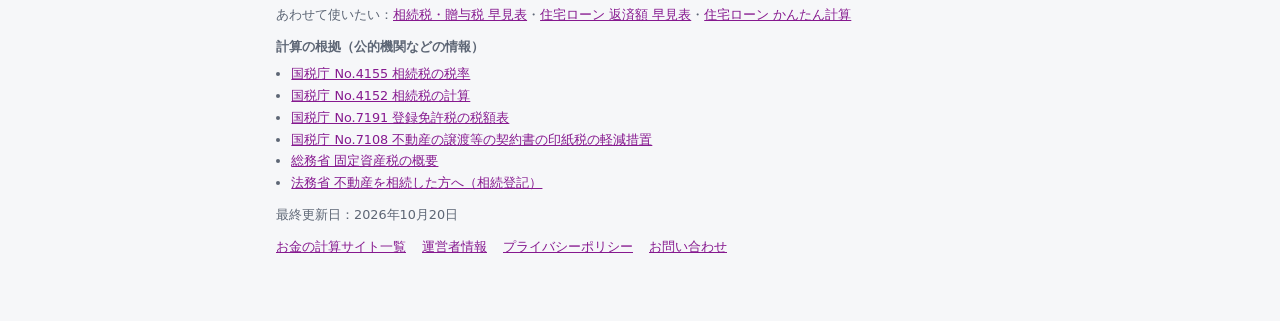
==== commit 06a0fca9: "A8リンクにページ別の計測パラメータを付与、ふるさと納税の計算結果に連動した案内を追加 Co-Authored-By: Claude Opus 5.5 <noreply@anthropic.com>" ====
--- a/baikyaku/index.html
+++ b/baikyaku/index.html
@@ -5,13 +5,13 @@
 <meta name="viewport" content="width=device-width, initial-scale=1">
 <title>不動産売却 手取り計算シミュレーション｜仲介手数料・譲渡所得税・3,000万円控除・相続空き家の特例</title>
 <meta name="description" content="売却価格と購入時の価格・時期を入れるだけで、家や土地を売ったときの手取り額を計算。仲介手数料・印紙税・譲渡所得税（長期・短期・10年超の軽減税率）、居住用の3,000万円特別控除、相続した空き家の特例、建物の減価償却にも対応した無料ツールです。">
-<link rel="canonical" href="https://harryquad.github.io/fudosan/baikyaku/">
+<link rel="canonical" href="https://okanenokeisan.com/fudosan/baikyaku/">
 <!--sw-head-->
 <meta property="og:type" content="website">
 <meta property="og:site_name" content="不動産のお金 かんたん計算">
 <meta property="og:title" content="不動産売却 手取り計算シミュレーション｜仲介手数料・譲渡所得税・3,000万円控除・相続空き家の特例">
 <meta property="og:description" content="売却価格と購入時の価格・時期を入れるだけで、家や土地を売ったときの手取り額を計算。仲介手数料・印紙税・譲渡所得税（長期・短期・10年超の軽減税率）、居住用の3,000万円特別控除、相続した空き家の特例、建物の減価償却にも対応した無料ツールです。">
-<meta property="og:url" content="https://harryquad.github.io/fudosan/baikyaku/">
+<meta property="og:url" content="https://okanenokeisan.com/fudosan/baikyaku/">
 <meta property="og:locale" content="ja_JP">
 <meta name="twitter:card" content="summary">
 <link rel="icon" href="/favicon.ico" sizes="48x48">
@@ -76,7 +76,7 @@
 
   <footer>租税特別措置法の長期・短期譲渡所得の税率（復興特別所得税を含む）と特別控除による概算です。建物の減価償却は、居住用（非事業用）として、法定耐用年数の1.5倍で定額法により計算しています。特例の詳しい要件は税務署・税理士にご確認ください。</footer>
 <!--sw-foot-->
-<div style="font-size:.8rem;color:var(--muted);margin-top:18px;border-top:1px solid var(--line);padding-top:14px"><p style="margin:0 0 10px">あわせて使いたい：<a href="/souzoku/">相続税・贈与税 早見表</a>・<a href="/hensai/">住宅ローン 返済額 早見表</a>・<a href="/jutaku/">住宅ローン かんたん計算</a></p><p style="margin:0 0 6px;font-weight:600">計算の根拠（公的機関などの情報）</p><ul style="margin:0 0 10px;padding-left:1.2em"><li><a href="https://www.nta.go.jp/taxes/shiraberu/taxanswer/sozoku/4155.htm" target="_blank" rel="noopener">国税庁 No.4155 相続税の税率</a></li><li><a href="https://www.nta.go.jp/taxes/shiraberu/taxanswer/sozoku/4152.htm" target="_blank" rel="noopener">国税庁 No.4152 相続税の計算</a></li><li><a href="https://www.nta.go.jp/taxes/shiraberu/taxanswer/inshi/7191.htm" target="_blank" rel="noopener">国税庁 No.7191 登録免許税の税額表</a></li><li><a href="https://www.nta.go.jp/taxes/shiraberu/taxanswer/inshi/7108.htm" target="_blank" rel="noopener">国税庁 No.7108 不動産の譲渡等の契約書の印紙税の軽減措置</a></li><li><a href="https://www.soumu.go.jp/main_sosiki/jichi_zeisei/czaisei/czaisei_seido/149767_08.html" target="_blank" rel="noopener">総務省 固定資産税の概要</a></li><li><a href="https://www.moj.go.jp/MINJI/minji05_00435.html" target="_blank" rel="noopener">法務省 不動産を相続した方へ（相続登記）</a></li></ul><p style="margin:0 0 10px">最終更新日：2026年10月19日</p><nav style="display:flex;flex-wrap:wrap;gap:6px 16px"><a href="/sites/">お金の計算サイト一覧</a><a href="/about/">運営者情報</a><a href="/privacy/">プライバシーポリシー</a><a href="/contact/">お問い合わせ</a></nav></div>
+<div style="font-size:.8rem;color:var(--muted);margin-top:18px;border-top:1px solid var(--line);padding-top:14px"><p style="margin:0 0 10px">あわせて使いたい：<a href="/souzoku/">相続税・贈与税 早見表</a>・<a href="/hensai/">住宅ローン 返済額 早見表</a>・<a href="/jutaku/">住宅ローン かんたん計算</a></p><p style="margin:0 0 6px;font-weight:600">計算の根拠（公的機関などの情報）</p><ul style="margin:0 0 10px;padding-left:1.2em"><li><a href="https://www.nta.go.jp/taxes/shiraberu/taxanswer/sozoku/4155.htm" target="_blank" rel="noopener">国税庁 No.4155 相続税の税率</a></li><li><a href="https://www.nta.go.jp/taxes/shiraberu/taxanswer/sozoku/4152.htm" target="_blank" rel="noopener">国税庁 No.4152 相続税の計算</a></li><li><a href="https://www.nta.go.jp/taxes/shiraberu/taxanswer/inshi/7191.htm" target="_blank" rel="noopener">国税庁 No.7191 登録免許税の税額表</a></li><li><a href="https://www.nta.go.jp/taxes/shiraberu/taxanswer/inshi/7108.htm" target="_blank" rel="noopener">国税庁 No.7108 不動産の譲渡等の契約書の印紙税の軽減措置</a></li><li><a href="https://www.soumu.go.jp/main_sosiki/jichi_zeisei/czaisei/czaisei_seido/149767_08.html" target="_blank" rel="noopener">総務省 固定資産税の概要</a></li><li><a href="https://www.moj.go.jp/MINJI/minji05_00435.html" target="_blank" rel="noopener">法務省 不動産を相続した方へ（相続登記）</a></li></ul><p style="margin:0 0 10px">最終更新日：2026年10月20日</p><nav style="display:flex;flex-wrap:wrap;gap:6px 16px"><a href="/sites/">お金の計算サイト一覧</a><a href="/about/">運営者情報</a><a href="/privacy/">プライバシーポリシー</a><a href="/contact/">お問い合わせ</a></nav></div>
 <!--/sw-foot-->
 </div>
 
